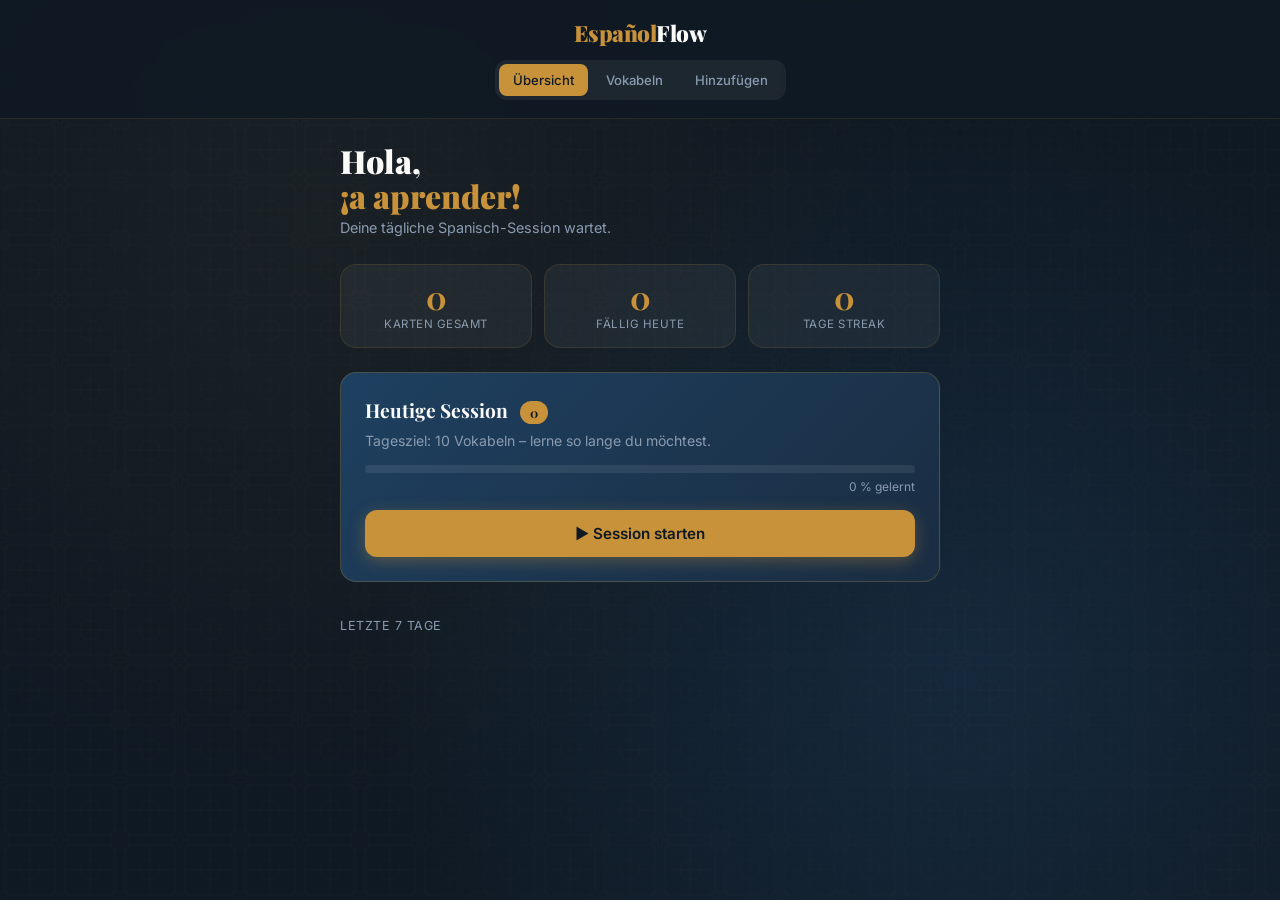
==== index.html @ 3d37f071 "revert test" ====
<!DOCTYPE html>
<html lang="de">
<head>
<meta charset="UTF-8">
  <meta name="viewport" content="width=device-width, initial-scale=1.0">
  <title>EspañolFlow – Spanisch lernen</title>
  <link href="https://fonts.googleapis.com/css2?family=Playfair+Display:wght@400;700;900&family=Inter:wght@300;400;500;600&display=swap" rel="stylesheet">
  <link rel="stylesheet" href="style.css">
</head>
<body>
  <div class="azulejo-bg"></div>
  <div id="app">

    <nav class="header">
      <div class="nav-logo">Español<span>Flow</span></div>
      <div class="nav-tabs">
        <button class="nav-tab active" onclick="switchView('dashboard')">Übersicht</button>
        <button class="nav-tab" onclick="switchView('vocab')">Vokabeln</button>
        <button class="nav-tab" onclick="switchView('import')">Hinzufügen</button>
      </div>
    </nav>

    <!-- ─── DASHBOARD ─── -->
    <div id="view-dashboard" class="view active">
      <div class="dashboard-header">
        <h1>Hola,<br><em>¡a aprender!</em></h1>
        <p id="dash-subtitle">Deine tägliche Spanisch-Session wartet.</p>
      </div>

      <div class="stats-grid">
        <div class="stat-card">
          <div class="val" id="stat-total">0</div>
          <div class="lbl">Karten gesamt</div>
        </div>
        <div class="stat-card">
          <div class="val" id="stat-due">0</div>
          <div class="lbl">Fällig heute</div>
        </div>
        <div class="stat-card">
          <div class="val" id="stat-streak">0</div>
          <div class="lbl">Tage Streak</div>
        </div>
      </div>

      <div class="session-card">
        <h2>Heutige Session <span class="due-count" id="dash-due-badge">0</span></h2>
        <p>Tagesziel: 10 Vokabeln – lerne so lange du möchtest.</p>
        <div class="progress-bar-wrap">
          <div class="progress-bar-fill" id="dash-level-bar" style="width:0%"></div>
        </div>
        <div class="progress-label" id="dash-level-label">0 % gelernt</div>
        <button class="btn btn-primary" style="margin-top:16px;" onclick="switchView('learn')">
          ▶ Session starten
        </button>
      </div>

      <div style="padding: 16px 0 8px;">
        <div style="font-size:0.78rem;color:var(--text-light);text-transform:uppercase;letter-spacing:0.5px;margin-bottom:10px;">
          Letzte 7 Tage
        </div>
        <div class="streak-row" id="streak-row"></div>
      </div>
    </div>

    <!-- ─── LEARN ─── -->
    <div id="view-learn" class="view">
      <div id="learn-content">
        <div class="learn-header">
          <button class="btn btn-ghost" style="width:auto;padding:9px 14px;font-size:0.8rem;" onclick="switchView('dashboard')">← Zurück</button>
          <div class="learn-progress">
            <div class="progress-bar-wrap" style="margin:0;">
              <div class="progress-bar-fill" id="learn-progress-bar" style="width:0%"></div>
            </div>
            <div class="progress-label" id="learn-progress-label">0 / 0</div>
          </div>
          <div class="daily-goal" id="daily-goal-counter">0 / 10</div>
        </div>

        <div class="card-scene" id="card-scene" onclick="flipCard()">
          <div class="card-inner" id="card-inner">
            <div class="card-face card-front">
              <div class="card-tag" id="card-tag">Spanisch</div>
              <div class="card-word" id="card-es">—</div>
              <div class="card-hint" id="card-hint"></div>
              <div class="card-tap-hint">Tippe zum Umdrehen</div>
            </div>
            <div class="card-face card-back">
              <div class="card-tag" id="card-tag-back" style="background:rgba(200,146,58,0.15);">Deutsch</div>
              <div class="card-translation" id="card-de">—</div>
              <div class="card-context" id="card-context"></div>
            </div>
          </div>
        </div>

        <div class="rating-section" id="rating-section">
          <div class="rating-label">Wie gut wusstest du es?</div>
          <div class="rating-buttons">
            <button class="rating-btn r-again" onclick="rateCard(0)">
              Nochmal
              <span class="next-review" id="next-again">1 min</span>
            </button>
            <button class="rating-btn r-hard" onclick="rateCard(1)">
              Schwer
              <span class="next-review" id="next-hard">—</span>
            </button>
            <button class="rating-btn r-good" onclick="rateCard(2)">
              Gut
              <span class="next-review" id="next-good">—</span>
            </button>
            <button class="rating-btn r-easy" onclick="rateCard(3)">
              Leicht
              <span class="next-review" id="next-easy">—</span>
            </button>
          </div>
        </div>
      </div>

      <div id="completion-screen" class="completion-screen" style="display:none;">
        <div class="completion-icon">🎉</div>
        <h2>Session abgeschlossen!</h2>
        <p>Großartig! Dein Spanisch wird jeden Tag besser.</p>
        <div class="completion-stats">
          <div class="c-stat">
            <div class="val" id="comp-reviewed">0</div>
            <div class="lbl">Karten gelernt</div>
          </div>
          <div class="c-stat">
            <div class="val" id="comp-correct">0%</div>
            <div class="lbl">Korrekt</div>
          </div>
          <div class="c-stat">
            <div class="val" id="comp-time">0</div>
            <div class="lbl" id="comp-time-label">Heute gesamt</div>
          </div>
        </div>
        <button class="btn btn-primary" onclick="switchView('dashboard')">Zur Übersicht</button>
        <button class="btn btn-ghost" style="width:100%;margin-top:10px;" onclick="restartSession()">Weiter lernen →</button>
      </div>
    </div>

    <!-- ─── VOCAB ─── -->
    <div id="view-vocab" class="view">
      <div style="margin-bottom:20px;">
        <h2 style="font-family:'Playfair Display',serif;font-size:1.5rem;">Vokabeln</h2>
        <p style="color:var(--text-light);font-size:0.85rem;margin-top:4px;">
          <span id="vocab-count">0</span> Karten · Punkte zeigen deinen Lernfortschritt
        </p>
      </div>
      <div class="vocab-controls">
        <input class="search-input" type="text" placeholder="Suchen..." id="vocab-search" oninput="renderVocab()">
        <button class="btn btn-ghost" style="width:auto;" onclick="sortVocab()">↕ Sortieren</button>
      </div>
      <div class="vocab-list" id="vocab-list"></div>
    </div>

    <!-- ─── IMPORT ─── -->
    <div id="view-import" class="view">
      <div style="margin-bottom:20px;">
        <h2 style="font-family:'Playfair Display',serif;font-size:1.5rem;">Wörter hinzufügen</h2>
        <p style="color:var(--text-light);font-size:0.85rem;margin-top:4px;">Einzeln oder als Liste importieren</p>
      </div>

      <!-- Single word -->
      <div class="import-section">
        <h3>Einzelnes Wort</h3>
        <p>Trage ein Wort auf Spanisch und die deutsche Übersetzung ein.</p>
        <div style="display:grid;gap:12px;margin-bottom:12px;">
          <div>
            <label>Spanisch</label>
            <input type="text" id="single-es" placeholder="z. B. hablar" />
          </div>
          <div>
            <label>Deutsch</label>
            <input type="text" id="single-de" placeholder="z. B. sprechen" />
          </div>
          <div>
            <label>Kontext (optional)</label>
            <input type="text" id="single-ctx" placeholder="z. B. Verb · Infinitiv" />
          </div>
        </div>
        <button class="btn btn-primary" onclick="addSingleWord()">Hinzufügen</button>
        <div class="feedback-msg" id="single-feedback"></div>
      </div>

      <hr class="divider">

      <!-- CSV import -->
      <div class="import-section">
        <h3>Liste importieren (CSV)</h3>
        <p>Format: <code>Spanisch, Deutsch</code> – eine Zeile pro Karte.<br>
        Für Konjugationen: <code>habla, er/sie spricht, Verb · Präsens 3. Sg.</code></p>
        <div style="margin-bottom:12px;">
          <label>CSV-Inhalt einfügen</label>
          <textarea id="csv-input" rows="8"
            placeholder="hablar, sprechen
  habla, er/sie spricht, Verb · Präsens 3. Sg.
  hablé, ich sprach, Verb · Pretérito indefinido 1. Sg.
  casa, das Haus
  gracias, danke"></textarea>
        </div>
        <button class="btn btn-primary" onclick="importCSV()">Importieren</button>
        <div class="feedback-msg" id="csv-feedback"></div>
      </div>

      <hr class="divider">

      <!-- Demo data -->
      <div class="import-section">
        <h3>Demo-Daten laden</h3>
        <p>Lade eine kleine Starter-Liste zum Ausprobieren.</p>
        <button class="btn btn-ghost" style="width:100%;" onclick="loadDemoData()">Demo-Vokabeln laden</button>
      </div>

      <hr class="divider">
      <div style="margin-top:4px;">
        <button class="btn btn-ghost" style="width:100%;color:#fca5a5;border-color:rgba(252,165,165,0.2);" onclick="clearAllData()">
          Alle Daten löschen
        </button>
      </div>
    </div>

  </div>

  <script src="main.js"/>
</body>
</html>
---- style.css ----
:root {
  --midnight: #0f1923;
  --deep-blue: #1a2d42;
  --tile-blue: #1e4060;
  --gold: #c8923a;
  --gold-light: #e8b05a;
  --sand: #f5f0e8;
  --sand-dark: #e8dfd0;
  --white: #fafaf8;
  --text-dark: #0f1923;
  --text-mid: #4a5568;
  --text-light: #8a9bb0;
  --success: #2d7a4f;
  --danger: #9b2c2c;
  --warning: #b7791f;
  --radius: 16px;
  --shadow: 0 8px 32px rgba(15,25,35,0.18);
  --shadow-sm: 0 2px 8px rgba(15,25,35,0.10);
}

* { box-sizing: border-box; margin: 0; padding: 0; }

body {
  font-family: 'Inter', sans-serif;
  background: var(--midnight);
  color: var(--white);
  min-height: 100vh;
  overflow-x: hidden;
}

/* ─── Azulejo background pattern ─── */
.azulejo-bg {
  position: fixed; inset: 0; z-index: 0;
  background-color: var(--midnight);
  background-image:
    radial-gradient(circle at 25% 25%, rgba(200,146,58,0.06) 0%, transparent 50%),
    radial-gradient(circle at 75% 75%, rgba(30,64,96,0.4) 0%, transparent 50%);
  pointer-events: none;
}
.azulejo-bg::after {
  content: '';
  position: absolute; inset: 0;
  background-image: url("data:image/svg+xml,%3Csvg width='60' height='60' viewBox='0 0 60 60' xmlns='http://www.w3.org/2000/svg'%3E%3Cg fill='none' stroke='rgba(200,146,58,0.07)' stroke-width='0.5'%3E%3Crect x='5' y='5' width='50' height='50' rx='2'/%3E%3Cpath d='M5 30h50M30 5v50'/%3E%3Ccircle cx='30' cy='30' r='10'/%3E%3Ccircle cx='5' cy='5' r='4'/%3E%3Ccircle cx='55' cy='5' r='4'/%3E%3Ccircle cx='5' cy='55' r='4'/%3E%3Ccircle cx='55' cy='55' r='4'/%3E%3C/g%3E%3C/svg%3E");
  opacity: 0.6;
}

#app { position: relative; z-index: 1; min-height: 100vh; }

/* ─── Nav ─── */
nav {
  display: flex; align-items: center; justify-content: space-between;
  padding: 18px 24px;
  border-bottom: 1px solid rgba(200,146,58,0.15);
  background: rgba(15,25,35,0.8);
  backdrop-filter: blur(12px);
  position: sticky; top: 0; z-index: 100;
}

.header {
  display: flex;
  flex-direction: column;
  gap: 0.75rem;
}

.nav-logo {
  font-family: 'Playfair Display', serif;
  font-size: 1.4rem; font-weight: 900;
  color: var(--gold);
  letter-spacing: -0.5px;
}
.nav-logo span { color: var(--white); }
.nav-tabs {
  display: flex; gap: 4px;
  background: rgba(255,255,255,0.06);
  border-radius: 12px; padding: 4px;
}
.nav-tab {
  background: none; border: none; cursor: pointer;
  color: var(--text-light);
  font-family: 'Inter', sans-serif;
  font-size: 0.82rem; font-weight: 500;
  padding: 8px 14px; border-radius: 8px;
  transition: all 0.2s;
  white-space: nowrap;
}
.nav-tab.active {
  background: var(--gold); color: var(--midnight);
}
.nav-tab:hover:not(.active) { color: var(--white); background: rgba(255,255,255,0.08); }

/* ─── Views ─── */
.view { display: none; padding: 24px 20px; max-width: 640px; margin: 0 auto; }
.view.active { display: block; }

/* ─── Dashboard ─── */
.dashboard-header {
  margin-bottom: 28px;
}
.dashboard-header h1 {
  font-family: 'Playfair Display', serif;
  font-size: 2rem; font-weight: 900;
  line-height: 1.1;
}
.dashboard-header h1 em { color: var(--gold); font-style: normal; }
.dashboard-header p { color: var(--text-light); margin-top: 6px; font-size: 0.9rem; }

.stats-grid {
  display: grid; grid-template-columns: repeat(3, 1fr); gap: 12px;
  margin-bottom: 24px;
}
.stat-card {
  background: rgba(255,255,255,0.05);
  border: 1px solid rgba(200,146,58,0.15);
  border-radius: var(--radius); padding: 16px 12px; text-align: center;
}
.stat-card .val {
  font-family: 'Playfair Display', serif;
  font-size: 2rem; font-weight: 700; color: var(--gold);
  line-height: 1;
}
.stat-card .lbl {
  font-size: 0.72rem; color: var(--text-light);
  margin-top: 4px; text-transform: uppercase; letter-spacing: 0.5px;
}

.session-card {
  background: linear-gradient(135deg, var(--tile-blue), var(--deep-blue));
  border: 1px solid rgba(200,146,58,0.25);
  border-radius: var(--radius); padding: 24px;
  margin-bottom: 20px;
}
.session-card h2 {
  font-family: 'Playfair Display', serif;
  font-size: 1.2rem; margin-bottom: 8px;
}
.session-card p { color: var(--text-light); font-size: 0.88rem; margin-bottom: 16px; }
.due-count {
  display: inline-block;
  background: var(--gold); color: var(--midnight);
  font-weight: 700; font-size: 0.8rem;
  padding: 3px 10px; border-radius: 20px;
  margin-left: 8px;
}

.progress-bar-wrap {
  background: rgba(255,255,255,0.08); border-radius: 8px; height: 8px;
  margin-bottom: 6px; overflow: hidden;
}
.progress-bar-fill {
  height: 100%; background: linear-gradient(90deg, var(--gold), var(--gold-light));
  border-radius: 8px; transition: width 0.5s ease;
}
.progress-label { font-size: 0.75rem; color: var(--text-light); text-align: right; }

.streak-row {
  display: flex; gap: 6px; margin-top: 16px;
}
.streak-day {
  flex: 1; height: 32px; border-radius: 6px;
  background: rgba(255,255,255,0.06);
  border: 1px solid rgba(255,255,255,0.08);
  display: flex; align-items: center; justify-content: center;
  font-size: 0.65rem; color: var(--text-light);
}
.streak-day.done { background: var(--gold); border-color: var(--gold); color: var(--midnight); font-weight: 700; }
.streak-day.today-marker { border-color: var(--gold); color: var(--gold); }

/* ─── Buttons ─── */
.btn {
  display: inline-flex; align-items: center; justify-content: center; gap: 8px;
  border: none; border-radius: 12px; cursor: pointer;
  font-family: 'Inter', sans-serif; font-weight: 600;
  transition: all 0.18s; text-align: center;
}
.btn-primary {
  background: var(--gold); color: var(--midnight);
  padding: 14px 24px; font-size: 0.95rem; width: 100%;
  box-shadow: 0 4px 16px rgba(200,146,58,0.35);
}
.btn-primary:hover { background: var(--gold-light); transform: translateY(-1px); }
.btn-primary:active { transform: translateY(0); }
.btn-primary:disabled { opacity: 0.4; cursor: not-allowed; transform: none; }
.btn-ghost {
  background: rgba(255,255,255,0.07); color: var(--white);
  padding: 12px 20px; font-size: 0.88rem; border: 1px solid rgba(255,255,255,0.1);
}
.btn-ghost:hover { background: rgba(255,255,255,0.12); }

/* ─── Learn view ─── */
.learn-header {
  display: flex; align-items: center; justify-content: space-between;
  margin-bottom: 20px;
}
.learn-progress { flex: 1; margin: 0 16px; }
.daily-goal {
  font-size: 0.8rem; color: var(--gold);
  font-weight: 600; white-space: nowrap;
}
.daily-goal.done { color: #86efac; }

/* ─── Flashcard ─── */
.card-scene {
  perspective: 1000px;
  height: 280px; margin-bottom: 20px;
}
.card-inner {
  position: relative; width: 100%; height: 100%;
  transform-style: preserve-3d;
  transition: transform 0.55s cubic-bezier(0.4,0,0.2,1);
  cursor: pointer;
}
.card-inner.flipped { transform: rotateY(180deg); }
.card-face {
  position: absolute; inset: 0;
  backface-visibility: hidden; -webkit-backface-visibility: hidden;
  border-radius: 20px;
  display: flex; flex-direction: column;
  align-items: center; justify-content: center;
  padding: 28px 24px;
  border: 1px solid rgba(200,146,58,0.2);
}
.card-front {
  background: linear-gradient(145deg, #1e3a5a, #162f4a);
}
.card-front::before {
  content: '';
  position: absolute; inset: 0; border-radius: 20px; pointer-events: none;
  background-image: url("data:image/svg+xml,%3Csvg width='40' height='40' viewBox='0 0 40 40' xmlns='http://www.w3.org/2000/svg'%3E%3Cg fill='none' stroke='rgba(200,146,58,0.08)' stroke-width='0.5'%3E%3Crect x='3' y='3' width='34' height='34' rx='1'/%3E%3Cpath d='M3 20h34M20 3v34'/%3E%3Ccircle cx='20' cy='20' r='7'/%3E%3C/g%3E%3C/svg%3E");
}
.card-back {
  background: linear-gradient(145deg, #2d1b0e, #1e1408);
  transform: rotateY(180deg);
  border-color: rgba(200,146,58,0.3);
}
.card-tag {
  font-size: 0.68rem; text-transform: uppercase; letter-spacing: 1.5px;
  color: var(--gold); font-weight: 600; margin-bottom: 12px;
  background: rgba(200,146,58,0.12); padding: 4px 12px; border-radius: 20px;
}
.card-word {
  font-family: 'Playfair Display', serif;
  font-size: 2.4rem; font-weight: 700; text-align: center;
  line-height: 1.1; color: var(--white);
}
.card-hint {
  font-size: 0.8rem; color: var(--text-light); margin-top: 10px;
  font-style: italic;
}
.card-translation {
  font-family: 'Playfair Display', serif;
  font-size: 1.8rem; font-weight: 400; text-align: center;
  color: var(--gold); margin-bottom: 8px;
}
.card-context {
  font-size: 0.82rem; color: rgba(200,146,58,0.7);
  text-align: center; font-style: italic;
}
.card-tap-hint {
  position: absolute; bottom: 14px;
  font-size: 0.7rem; color: rgba(255,255,255,0.3);
}

/* ─── Rating buttons ─── */
.rating-section { display: none; }
.rating-section.visible { display: block; }
.rating-label {
  text-align: center; font-size: 0.78rem;
  color: var(--text-light); margin-bottom: 12px;
}
.rating-buttons {
  display: grid; grid-template-columns: repeat(4, 1fr); gap: 8px;
}
.rating-btn {
  border: none; border-radius: 12px;
  cursor: pointer; padding: 12px 8px;
  font-family: 'Inter', sans-serif; font-weight: 700;
  font-size: 0.78rem; text-align: center;
  transition: all 0.18s;
  display: flex; flex-direction: column; align-items: center; gap: 3px;
}
.rating-btn .next-review { font-weight: 400; font-size: 0.65rem; opacity: 0.8; }
.rating-btn:hover { transform: translateY(-2px); filter: brightness(1.1); }
.r-again { background: #7f1d1d; color: #fca5a5; }
.r-hard  { background: #78350f; color: #fcd34d; }
.r-good  { background: #14532d; color: #86efac; }
.r-easy  { background: #1e3a5a; color: #93c5fd; }

/* ─── No cards ─── */
.no-cards-msg {
  text-align: center; padding: 60px 20px;
}
.no-cards-msg .icon { font-size: 3rem; margin-bottom: 16px; }
.no-cards-msg h2 {
  font-family: 'Playfair Display', serif;
  font-size: 1.4rem; margin-bottom: 8px;
}
.no-cards-msg p { color: var(--text-light); font-size: 0.88rem; }

/* ─── Vocabulary view ─── */
.vocab-controls {
  display: flex; gap: 10px; margin-bottom: 20px; flex-wrap: wrap;
}
.search-input {
  flex: 1; min-width: 140px;
  background: rgba(255,255,255,0.06);
  border: 1px solid rgba(255,255,255,0.1);
  border-radius: 10px; padding: 10px 14px;
  color: var(--white); font-family: 'Inter', sans-serif; font-size: 0.88rem;
}
.search-input::placeholder { color: var(--text-light); }
.search-input:focus { outline: none; border-color: var(--gold); }

.vocab-list { display: flex; flex-direction: column; gap: 8px; }
.vocab-item {
  background: rgba(255,255,255,0.04);
  border: 1px solid rgba(255,255,255,0.07);
  border-radius: 12px; padding: 14px 16px;
  display: flex; align-items: center; gap: 12px;
  transition: border-color 0.2s;
}
.vocab-item:hover { border-color: rgba(200,146,58,0.3); }
.vocab-item .es { font-weight: 600; font-size: 0.95rem; flex: 1; }
.vocab-item .de { color: var(--text-light); font-size: 0.85rem; flex: 1; }
.vocab-item .meta { font-size: 0.68rem; color: var(--text-light); text-align: right; white-space: nowrap; }
.level-dot {
  width: 8px; height: 8px; border-radius: 50%; flex-shrink: 0;
}
.level-0 { background: #6b7280; }
.level-1 { background: #ef4444; }
.level-2 { background: #f59e0b; }
.level-3 { background: #3b82f6; }
.level-4 { background: #10b981; }
.level-5 { background: var(--gold); }
.delete-btn {
  background: none; border: none; cursor: pointer;
  color: var(--text-light); font-size: 1rem; padding: 4px;
  border-radius: 6px; transition: color 0.2s;
}
.delete-btn:hover { color: #ef4444; }

/* ─── Import view ─── */
.import-section {
  background: rgba(255,255,255,0.03);
  border: 1px solid rgba(255,255,255,0.08);
  border-radius: var(--radius); padding: 20px;
  margin-bottom: 20px;
}
.import-section h3 {
  font-family: 'Playfair Display', serif;
  font-size: 1.1rem; margin-bottom: 6px;
}
.import-section p { color: var(--text-light); font-size: 0.82rem; margin-bottom: 14px; }
.import-section code {
  background: rgba(0,0,0,0.3); padding: 2px 7px;
  border-radius: 4px; font-size: 0.8rem; color: var(--gold);
}
textarea, input[type="text"] {
  width: 100%;
  background: rgba(0,0,0,0.25);
  border: 1px solid rgba(255,255,255,0.1);
  border-radius: 10px; padding: 12px 14px;
  color: var(--white); font-family: 'Inter', sans-serif;
  font-size: 0.88rem; resize: vertical;
}
textarea::placeholder, input[type="text"]::placeholder { color: var(--text-light); }
textarea:focus, input[type="text"]:focus {
  outline: none; border-color: var(--gold);
}
.form-row { display: flex; gap: 10px; align-items: flex-end; }
.form-row input { flex: 1; }
.form-row .btn { white-space: nowrap; padding: 12px 18px; width: auto; }

label {
  display: block; font-size: 0.78rem; font-weight: 500;
  color: var(--text-light); margin-bottom: 6px;
  text-transform: uppercase; letter-spacing: 0.5px;
}

.feedback-msg {
  padding: 10px 14px; border-radius: 8px;
  font-size: 0.83rem; margin-top: 10px; display: none;
}
.feedback-msg.success { background: rgba(45,122,79,0.2); color: #86efac; }
.feedback-msg.error { background: rgba(155,44,44,0.2); color: #fca5a5; }
.feedback-msg.visible { display: block; }

.divider {
  border: none; border-top: 1px solid rgba(255,255,255,0.07);
  margin: 20px 0;
}

/* ─── Completion screen ─── */
.completion-screen {
  text-align: center; padding: 40px 20px;
}
.completion-icon {
  font-size: 4rem; margin-bottom: 16px;
  animation: bounce 0.6s ease;
}
@keyframes bounce {
  0%,100% { transform: translateY(0); }
  50% { transform: translateY(-12px); }
}
.completion-screen h2 {
  font-family: 'Playfair Display', serif;
  font-size: 1.8rem; margin-bottom: 8px;
}
.completion-screen p { color: var(--text-light); margin-bottom: 24px; }
.completion-stats {
  display: flex; justify-content: center; gap: 24px;
  margin-bottom: 28px;
}
.c-stat { text-align: center; }
.c-stat .val {
  font-family: 'Playfair Display', serif;
  font-size: 2rem; color: var(--gold); font-weight: 700;
}
.c-stat .lbl { font-size: 0.72rem; color: var(--text-light); }

/* ─── Responsive ─── */
@media (max-width: 480px) {
  nav { padding: 14px 16px; }
  .nav-tab { padding: 7px 10px; font-size: 0.76rem; }
  .view { padding: 18px 14px; }
  .card-word { font-size: 1.9rem; }
  .stats-grid { grid-template-columns: repeat(3,1fr); gap: 8px; }
  .stat-card .val { font-size: 1.6rem; }
  .rating-buttons { grid-template-columns: repeat(2,1fr); }
}

@keyframes fadeInUp {
  from { opacity: 0; transform: translateX(-50%) translateY(12px); }
  to   { opacity: 1; transform: translateX(-50%) translateY(0); }
}

@media (prefers-reduced-motion: reduce) {
  .card-inner { transition: none; }
  * { animation: none !important; }
}
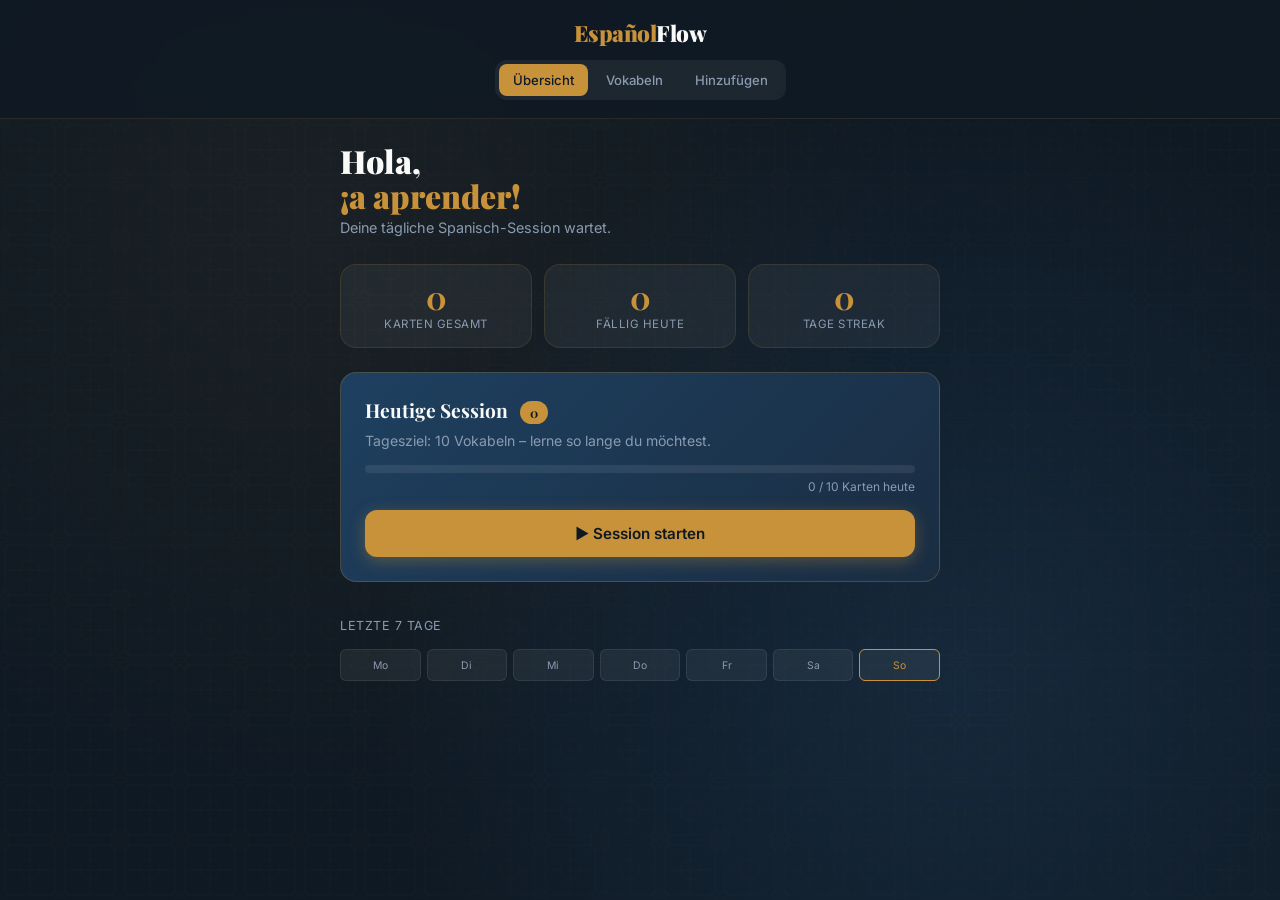
==== commit 9c9e0d44: "fix: remove self-closing tags for script" ====
--- a/index.html
+++ b/index.html
@@ -221,6 +221,6 @@
 
   </div>
 
-  <script src="main.js"/>
+  <script src="main.js"></script>
 </body>
 </html>
